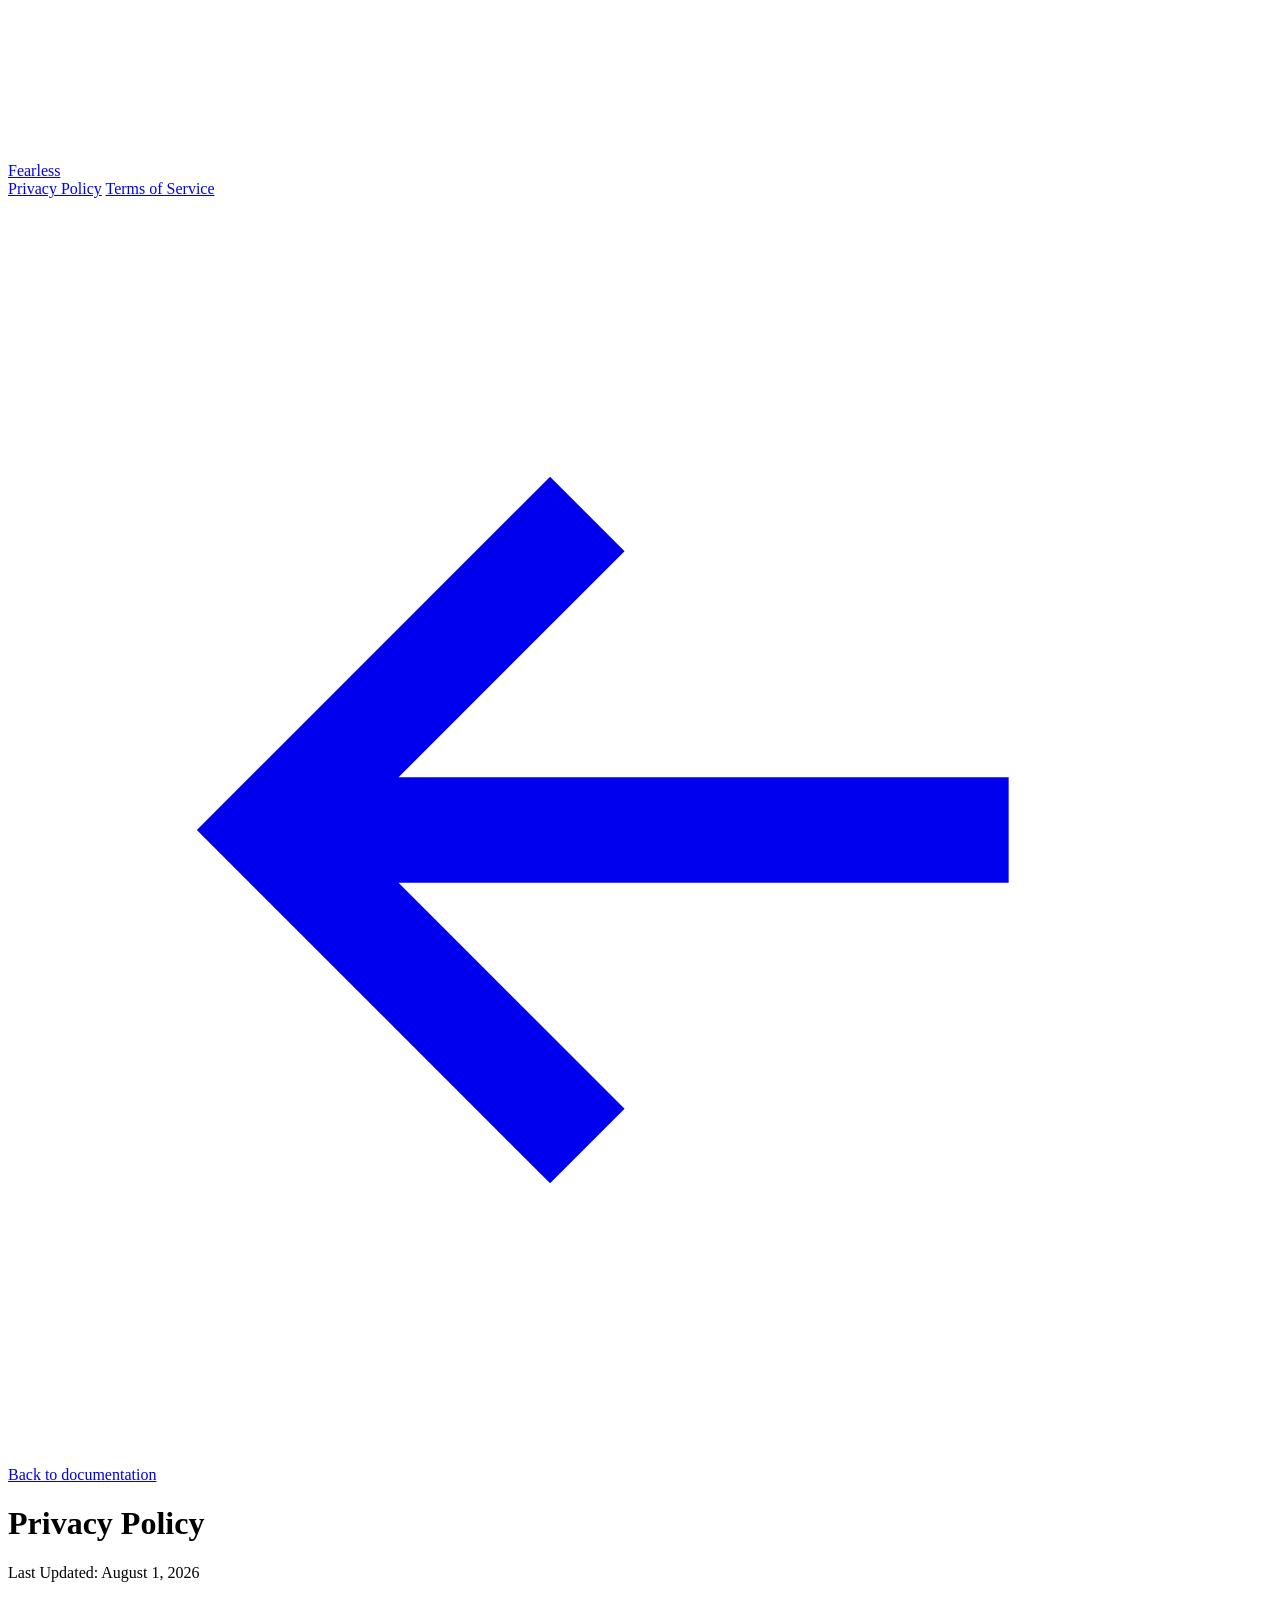
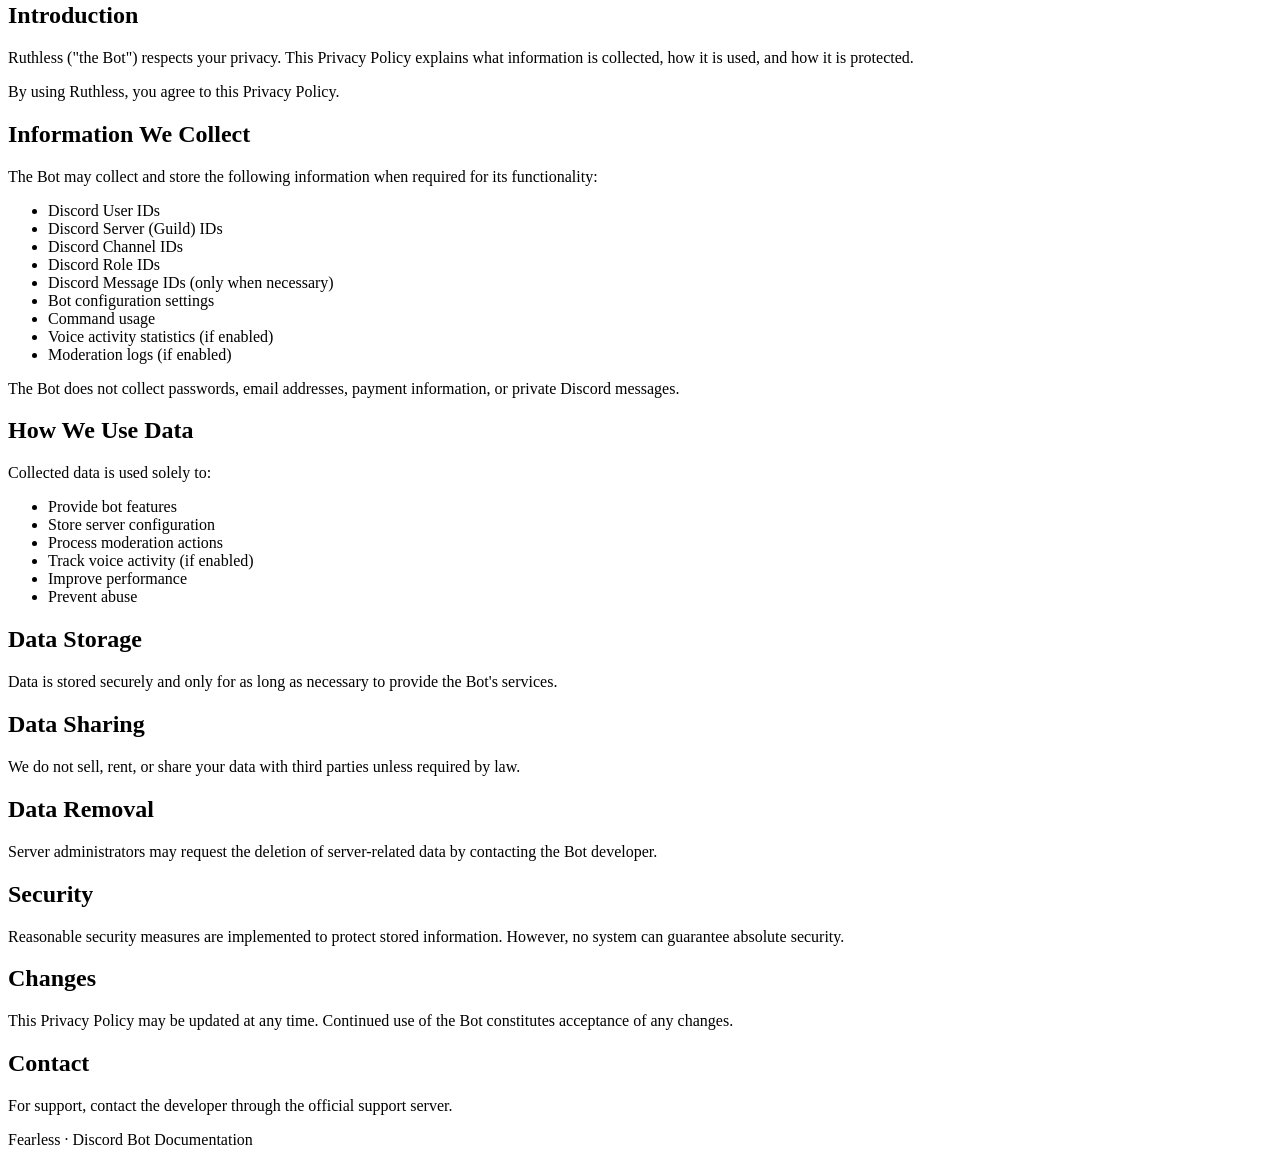
==== privacy.html @ 7638f6c9 "Add initial Privacy Policy page" ====
<!DOCTYPE html>
<html lang="en">
<head>
<meta charset="UTF-8">
<meta name="viewport" content="width=device-width, initial-scale=1.0">
<title>Privacy Policy — Fearless</title>
<link rel="preconnect" href="https://fonts.googleapis.com">
<link rel="preconnect" href="https://fonts.gstatic.com" crossorigin>
<link href="https://fonts.googleapis.com/css2?family=Rajdhani:wght@600;700&family=Space+Grotesk:wght@400;500&display=swap" rel="stylesheet">
<link rel="stylesheet" href="style.css">
</head>
<body>

  <canvas id="liquid-canvas" class="bg-layer"></canvas>
  <canvas id="particle-canvas" class="bg-layer"></canvas>
  <div class="aurora"></div>
  <div class="mist"></div>
  <div class="grid-floor"></div>
  <div class="spotlight"></div>

  <div class="page">
    <header class="top">
      <a class="brand" href="index.html">
        <span class="brand-mark"></span>
        <span class="brand-name">Fearless</span>
      </a>
      <nav class="top-nav">
        <a href="privacy.html">Privacy Policy</a>
        <a href="terms.html">Terms of Service</a>
      </nav>
    </header>

    <div class="glass doc-shell">
      <a class="back-link" href="index.html">
        <svg viewBox="0 0 24 24" fill="none" stroke="currentColor" stroke-width="2"><path d="M19 12H5M11 6l-6 6 6 6"/></svg>
        Back to documentation
      </a>

      <div class="doc-head">
        <h1>Privacy Policy</h1>
        <div class="updated">Last Updated: August 1, 2026</div>
      </div>

      <div class="doc-body">
        <h2>Introduction</h2>
        <p>Ruthless ("the Bot") respects your privacy. This Privacy Policy explains what information is collected, how it is used, and how it is protected.</p>
        <p>By using Ruthless, you agree to this Privacy Policy.</p>

        <h2>Information We Collect</h2>
        <p>The Bot may collect and store the following information when required for its functionality:</p>
        <ul>
          <li>Discord User IDs</li>
          <li>Discord Server (Guild) IDs</li>
          <li>Discord Channel IDs</li>
          <li>Discord Role IDs</li>
          <li>Discord Message IDs (only when necessary)</li>
          <li>Bot configuration settings</li>
          <li>Command usage</li>
          <li>Voice activity statistics (if enabled)</li>
          <li>Moderation logs (if enabled)</li>
        </ul>
        <p>The Bot does not collect passwords, email addresses, payment information, or private Discord messages.</p>

        <h2>How We Use Data</h2>
        <p>Collected data is used solely to:</p>
        <ul>
          <li>Provide bot features</li>
          <li>Store server configuration</li>
          <li>Process moderation actions</li>
          <li>Track voice activity (if enabled)</li>
          <li>Improve performance</li>
          <li>Prevent abuse</li>
        </ul>

        <h2>Data Storage</h2>
        <p>Data is stored securely and only for as long as necessary to provide the Bot's services.</p>

        <h2>Data Sharing</h2>
        <p>We do not sell, rent, or share your data with third parties unless required by law.</p>

        <h2>Data Removal</h2>
        <p>Server administrators may request the deletion of server-related data by contacting the Bot developer.</p>

        <h2>Security</h2>
        <p>Reasonable security measures are implemented to protect stored information. However, no system can guarantee absolute security.</p>

        <h2>Changes</h2>
        <p>This Privacy Policy may be updated at any time. Continued use of the Bot constitutes acceptance of any changes.</p>

        <h2>Contact</h2>
        <p>For support, contact the developer through the official support server.</p>
      </div>
    </div>

    <footer class="site">Fearless <span>·</span> Discord Bot Documentation</footer>
  </div>

<script src="app.js"></script>
</body>
</html>
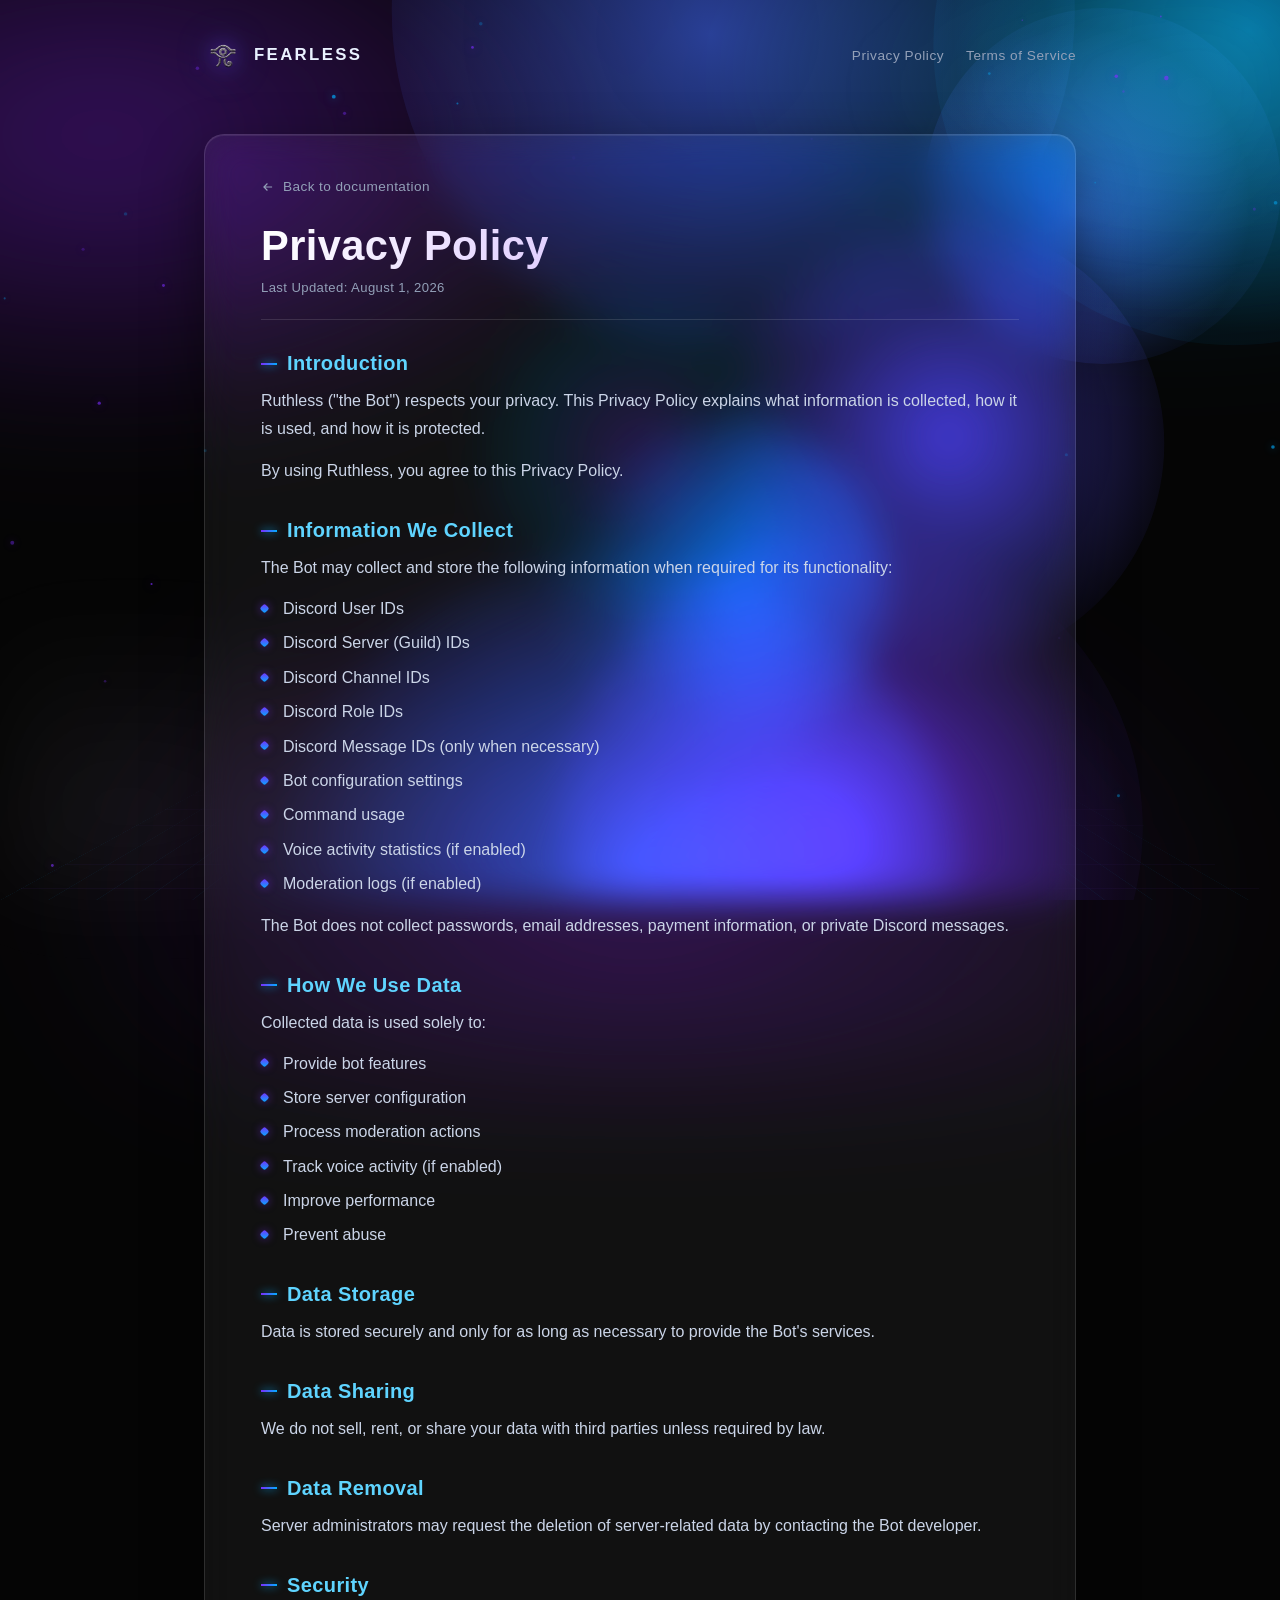
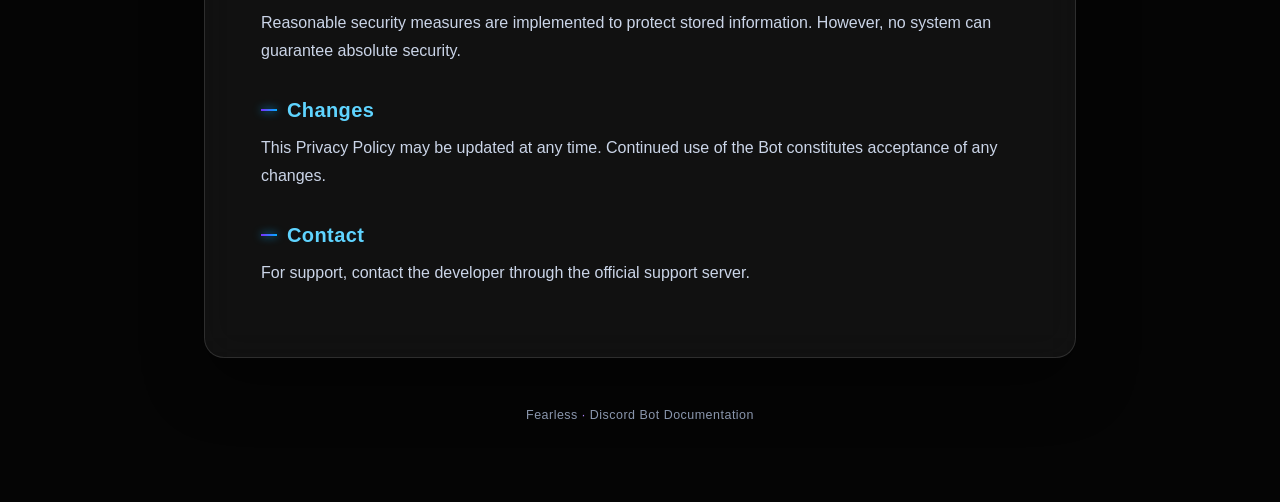
==== commit c4ed6238: "Update brand logo in privacy.html" ====
--- a/privacy.html
+++ b/privacy.html
@@ -21,7 +21,7 @@
   <div class="page">
     <header class="top">
       <a class="brand" href="index.html">
-        <span class="brand-mark"></span>
+        <img class="brand-logo" src="logo.png" alt="Fearless logo">
         <span class="brand-name">Fearless</span>
       </a>
       <nav class="top-nav">
--- a/style.css
+++ b/style.css
@@ -0,0 +1,451 @@
+/* ==========================================================================
+   FEARLESS — "Liquid Void" theme
+   Neon Purple (#7B2CFF) x Electric Blue (#00AFFF) on Black (#050505)
+   Full rewrite — glassmorphism, liquid motion, aurora, mouse spotlight
+   ========================================================================== */
+
+/* ---------- tokens ---------- */
+
+:root{
+  --void:        #050505;
+  --void-2:      #0a0a10;
+  --purple:      #7B2CFF;
+  --purple-soft: #B385FF;
+  --blue:        #00AFFF;
+  --blue-soft:   #5FD4FF;
+
+  --glass:       rgba(255,255,255,0.05);
+  --glass-2:     rgba(255,255,255,0.08);
+  --glass-brd:   rgba(255,255,255,0.12);
+
+  --text:        #EAF2FF;
+  --text-dim:    #93A0B8;
+  --text-faint:  #5C6580;
+
+  --font-display:'Rajdhani', 'Segoe UI', sans-serif;
+  --font-body:   'Space Grotesk', 'Segoe UI', sans-serif;
+
+  --radius-lg: 20px;
+  --radius-md: 14px;
+  --radius-sm: 10px;
+}
+
+/* ---------- reset ---------- */
+
+*{ box-sizing:border-box; }
+html{ scroll-behavior:smooth; }
+
+body{
+  margin:0;
+  min-height:100vh;
+  background:var(--void);
+  color:var(--text);
+  font-family:var(--font-body);
+  overflow-x:hidden;
+  position:relative;
+}
+
+a{ color:inherit; }
+ul{ margin:0; padding:0; }
+
+::selection{
+  background:rgba(123,44,255,0.4);
+  color:#fff;
+}
+
+/* ---------- atmospheric background layers ---------- */
+
+.bg-layer{
+  position:fixed;
+  inset:0;
+  z-index:0;
+  pointer-events:none;
+}
+
+#liquid-canvas{ position:fixed; inset:0; z-index:0; }
+#particle-canvas{ position:fixed; inset:0; z-index:1; }
+
+.aurora{
+  position:fixed;
+  inset:-20%;
+  z-index:0;
+  background:
+    radial-gradient(45% 35% at 20% 25%, rgba(123,44,255,0.35), transparent 70%),
+    radial-gradient(40% 30% at 80% 20%, rgba(0,175,255,0.30), transparent 70%),
+    radial-gradient(50% 40% at 50% 85%, rgba(123,44,255,0.20), transparent 70%);
+  filter:blur(60px) saturate(140%);
+  animation:aurora-drift 22s ease-in-out infinite alternate;
+  mix-blend-mode:screen;
+}
+
+@keyframes aurora-drift{
+  0%   { transform:translate3d(-3%,-2%,0) rotate(0deg) scale(1); }
+  50%  { transform:translate3d(3%,3%,0) rotate(4deg) scale(1.08); }
+  100% { transform:translate3d(-2%,2%,0) rotate(-3deg) scale(1.04); }
+}
+
+.mist{
+  position:fixed;
+  inset:0;
+  z-index:1;
+  background:
+    radial-gradient(60% 40% at 10% 90%, rgba(255,255,255,0.05), transparent 60%),
+    radial-gradient(50% 30% at 95% 10%, rgba(255,255,255,0.04), transparent 60%);
+  filter:blur(40px);
+  animation:mist-float 30s ease-in-out infinite alternate;
+}
+
+@keyframes mist-float{
+  0%   { transform:translateY(0) translateX(0); opacity:0.7; }
+  100% { transform:translateY(-4%) translateX(3%); opacity:1; }
+}
+
+.spotlight{
+  position:fixed;
+  inset:0;
+  z-index:2;
+  pointer-events:none;
+  background:radial-gradient(280px circle at var(--mx,50%) var(--my,50%),
+              rgba(123,44,255,0.16), rgba(0,175,255,0.08) 40%, transparent 65%);
+  transition:background 60ms linear;
+}
+
+.grid-floor{
+  position:fixed;
+  left:0; right:0; bottom:0;
+  height:45vh;
+  z-index:0;
+  background-image:
+    linear-gradient(rgba(123,44,255,0.14) 1px, transparent 1px),
+    linear-gradient(90deg, rgba(0,175,255,0.14) 1px, transparent 1px);
+  background-size:48px 48px;
+  -webkit-mask-image:linear-gradient(to top, rgba(0,0,0,0.9), transparent);
+  mask-image:linear-gradient(to top, rgba(0,0,0,0.9), transparent);
+  transform:perspective(500px) rotateX(55deg);
+  transform-origin:bottom;
+  opacity:0.5;
+}
+
+/* ---------- page shell ---------- */
+
+.page{
+  position:relative;
+  z-index:5;
+  max-width:920px;
+  margin:0 auto;
+  padding:0 24px 80px;
+}
+
+/* ---------- header / brand ---------- */
+
+header.top{
+  display:flex;
+  align-items:center;
+  justify-content:space-between;
+  padding:36px 0 60px;
+}
+
+.brand{
+  display:flex;
+  align-items:center;
+  gap:12px;
+  text-decoration:none;
+  color:var(--text);
+}
+
+.brand-logo{
+  width:38px;
+  height:38px;
+  border-radius:11px;
+  object-fit:contain;
+  display:block;
+  flex:none;
+  filter:drop-shadow(0 0 10px rgba(123,44,255,0.55)) drop-shadow(0 0 18px rgba(0,175,255,0.30));
+  transition:filter .3s ease, transform .3s ease;
+}
+.brand:hover .brand-logo{
+  filter:drop-shadow(0 0 14px rgba(123,44,255,0.75)) drop-shadow(0 0 26px rgba(0,175,255,0.45));
+  transform:scale(1.04);
+}
+
+.brand-name{
+  font-family:var(--font-display);
+  font-weight:700;
+  letter-spacing:0.14em;
+  font-size:1.05rem;
+  text-transform:uppercase;
+}
+
+.top-nav{
+  display:flex;
+  gap:22px;
+  font-size:0.85rem;
+  letter-spacing:0.04em;
+}
+.top-nav a{
+  color:var(--text-dim);
+  text-decoration:none;
+  transition:color .25s ease, text-shadow .25s ease;
+}
+.top-nav a:hover, .top-nav a:focus-visible{
+  color:var(--blue-soft);
+  text-shadow:0 0 12px rgba(0,175,255,0.6);
+}
+
+/* ---------- hero ---------- */
+
+.hero{
+  text-align:center;
+  padding:40px 0 70px;
+}
+
+.eyebrow{
+  display:inline-flex;
+  align-items:center;
+  gap:8px;
+  font-family:var(--font-display);
+  font-size:0.72rem;
+  letter-spacing:0.32em;
+  text-transform:uppercase;
+  color:var(--blue-soft);
+  opacity:0.85;
+  margin-bottom:22px;
+}
+.eyebrow::before{
+  content:"";
+  width:6px; height:6px;
+  border-radius:50%;
+  background:var(--blue);
+  box-shadow:0 0 10px var(--blue), 0 0 20px var(--blue);
+  animation:pulse-dot 1.8s ease-in-out infinite;
+}
+@keyframes pulse-dot{
+  0%,100%{ opacity:1; transform:scale(1); }
+  50%{ opacity:0.4; transform:scale(0.7); }
+}
+
+.hero-logo{
+  width:88px;
+  height:88px;
+  border-radius:24px;
+  object-fit:contain;
+  margin:0 auto 26px;
+  display:block;
+  filter:drop-shadow(0 0 24px rgba(123,44,255,0.55)) drop-shadow(0 0 44px rgba(0,175,255,0.30));
+  animation:logo-float 5s ease-in-out infinite;
+}
+@keyframes logo-float{
+  0%,100%{ transform:translateY(0); }
+  50%{ transform:translateY(-8px); }
+}
+
+.hero h1{
+  font-family:var(--font-display);
+  font-weight:700;
+  font-size:clamp(3rem, 9vw, 5.5rem);
+  letter-spacing:0.03em;
+  margin:0 0 18px;
+  line-height:1;
+  background:linear-gradient(100deg, #fff 0%, var(--purple-soft) 45%, var(--blue-soft) 100%);
+  -webkit-background-clip:text;
+  background-clip:text;
+  color:transparent;
+  filter:drop-shadow(0 0 26px rgba(123,44,255,0.45)) drop-shadow(0 0 46px rgba(0,175,255,0.25));
+}
+
+.hero p.lede{
+  max-width:520px;
+  margin:0 auto;
+  color:var(--text-dim);
+  font-size:1.05rem;
+  line-height:1.6;
+}
+
+/* ---------- glass surfaces ---------- */
+
+.glass{
+  position:relative;
+  background:var(--glass);
+  border:1px solid var(--glass-brd);
+  border-radius:var(--radius-lg);
+  backdrop-filter:blur(18px) saturate(150%);
+  -webkit-backdrop-filter:blur(18px) saturate(150%);
+  box-shadow:
+    0 1px 0 rgba(255,255,255,0.08) inset,
+    0 24px 60px rgba(0,0,0,0.45);
+}
+
+/* ---------- doc cards grid ---------- */
+
+.doc-grid{
+  display:grid;
+  grid-template-columns:repeat(2, 1fr);
+  gap:20px;
+  margin-top:8px;
+}
+@media (max-width:640px){ .doc-grid{ grid-template-columns:1fr; } }
+
+.doc-card{
+  padding:28px 26px;
+  text-decoration:none;
+  color:var(--text);
+  display:flex;
+  flex-direction:column;
+  gap:14px;
+  transition:transform .35s cubic-bezier(.2,.8,.2,1), box-shadow .35s ease, border-color .35s ease;
+}
+.doc-card:hover, .doc-card:focus-visible{
+  transform:translateY(-6px);
+  border-color:rgba(123,44,255,0.55);
+  box-shadow:
+    0 1px 0 rgba(255,255,255,0.1) inset,
+    0 24px 60px rgba(0,0,0,0.5),
+    0 0 0 1px rgba(0,175,255,0.15),
+    0 0 40px rgba(123,44,255,0.25);
+}
+
+.doc-icon{
+  width:42px; height:42px;
+  border-radius:12px;
+  display:flex; align-items:center; justify-content:center;
+  background:linear-gradient(135deg, rgba(123,44,255,0.35), rgba(0,175,255,0.25));
+  border:1px solid var(--glass-brd);
+  color:var(--blue-soft);
+}
+.doc-icon svg{ width:20px; height:20px; }
+
+.doc-card h3{
+  font-family:var(--font-display);
+  margin:0;
+  font-size:1.15rem;
+  letter-spacing:0.02em;
+}
+.doc-card p{
+  margin:0;
+  color:var(--text-dim);
+  font-size:0.9rem;
+  line-height:1.55;
+  flex:1;
+}
+.doc-card .go{
+  font-size:0.78rem;
+  letter-spacing:0.06em;
+  color:var(--blue-soft);
+  display:flex; align-items:center; gap:6px;
+}
+.doc-card .go svg{
+  width:14px; height:14px;
+  transition:transform .3s ease;
+}
+.doc-card:hover .go svg{ transform:translateX(4px); }
+
+/* ---------- document / article pages ---------- */
+
+.doc-shell{
+  padding:44px clamp(22px, 5vw, 56px) 56px;
+}
+
+.doc-head{
+  border-bottom:1px solid var(--glass-brd);
+  padding-bottom:24px;
+  margin-bottom:32px;
+}
+.doc-head h1{
+  font-family:var(--font-display);
+  font-size:clamp(1.9rem, 4vw, 2.6rem);
+  letter-spacing:0.01em;
+  margin:0 0 10px;
+  background:linear-gradient(100deg, #fff, var(--purple-soft));
+  -webkit-background-clip:text;
+  background-clip:text;
+  color:transparent;
+}
+.doc-head .updated{
+  font-size:0.82rem;
+  color:var(--text-dim);
+  letter-spacing:0.03em;
+}
+
+.doc-body h2{
+  font-family:var(--font-display);
+  font-size:1.25rem;
+  letter-spacing:0.02em;
+  color:var(--blue-soft);
+  margin:34px 0 12px;
+  display:flex;
+  align-items:center;
+  gap:10px;
+}
+.doc-body h2::before{
+  content:"";
+  width:16px; height:2px;
+  background:linear-gradient(90deg, var(--purple), var(--blue));
+  box-shadow:0 0 8px var(--blue);
+  flex:none;
+}
+.doc-body h2:first-child{ margin-top:0; }
+
+.doc-body p{
+  color:#CBD5E8;
+  line-height:1.75;
+  margin:0 0 14px;
+}
+
+.doc-body ul{
+  margin:0 0 14px;
+  padding-left:0;
+  list-style:none;
+}
+.doc-body li{
+  position:relative;
+  padding-left:22px;
+  color:#CBD5E8;
+  line-height:1.65;
+  margin-bottom:8px;
+}
+.doc-body li::before{
+  content:"";
+  position:absolute; left:0; top:0.55em;
+  width:7px; height:7px;
+  border-radius:2px;
+  background:linear-gradient(135deg, var(--purple), var(--blue));
+  box-shadow:0 0 8px rgba(123,44,255,0.6);
+  transform:rotate(45deg);
+}
+
+.back-link{
+  display:inline-flex;
+  align-items:center;
+  gap:8px;
+  margin-bottom:28px;
+  color:var(--text-dim);
+  text-decoration:none;
+  font-size:0.85rem;
+  letter-spacing:0.03em;
+  transition:color .25s ease;
+}
+.back-link:hover{ color:var(--blue-soft); }
+.back-link svg{ width:14px; height:14px; }
+
+/* ---------- footer ---------- */
+
+footer.site{
+  text-align:center;
+  color:var(--text-dim);
+  font-size:0.78rem;
+  letter-spacing:0.04em;
+  padding-top:50px;
+}
+footer.site span{ color:var(--purple-soft); }
+
+/* ---------- accessibility ---------- */
+
+a:focus-visible, .doc-card:focus-visible{
+  outline:2px solid var(--blue-soft);
+  outline-offset:3px;
+}
+
+@media (prefers-reduced-motion: reduce){
+  .aurora, .mist, .eyebrow::before, .hero-logo{ animation:none !important; }
+  .doc-card{ transition:none; }
+}
